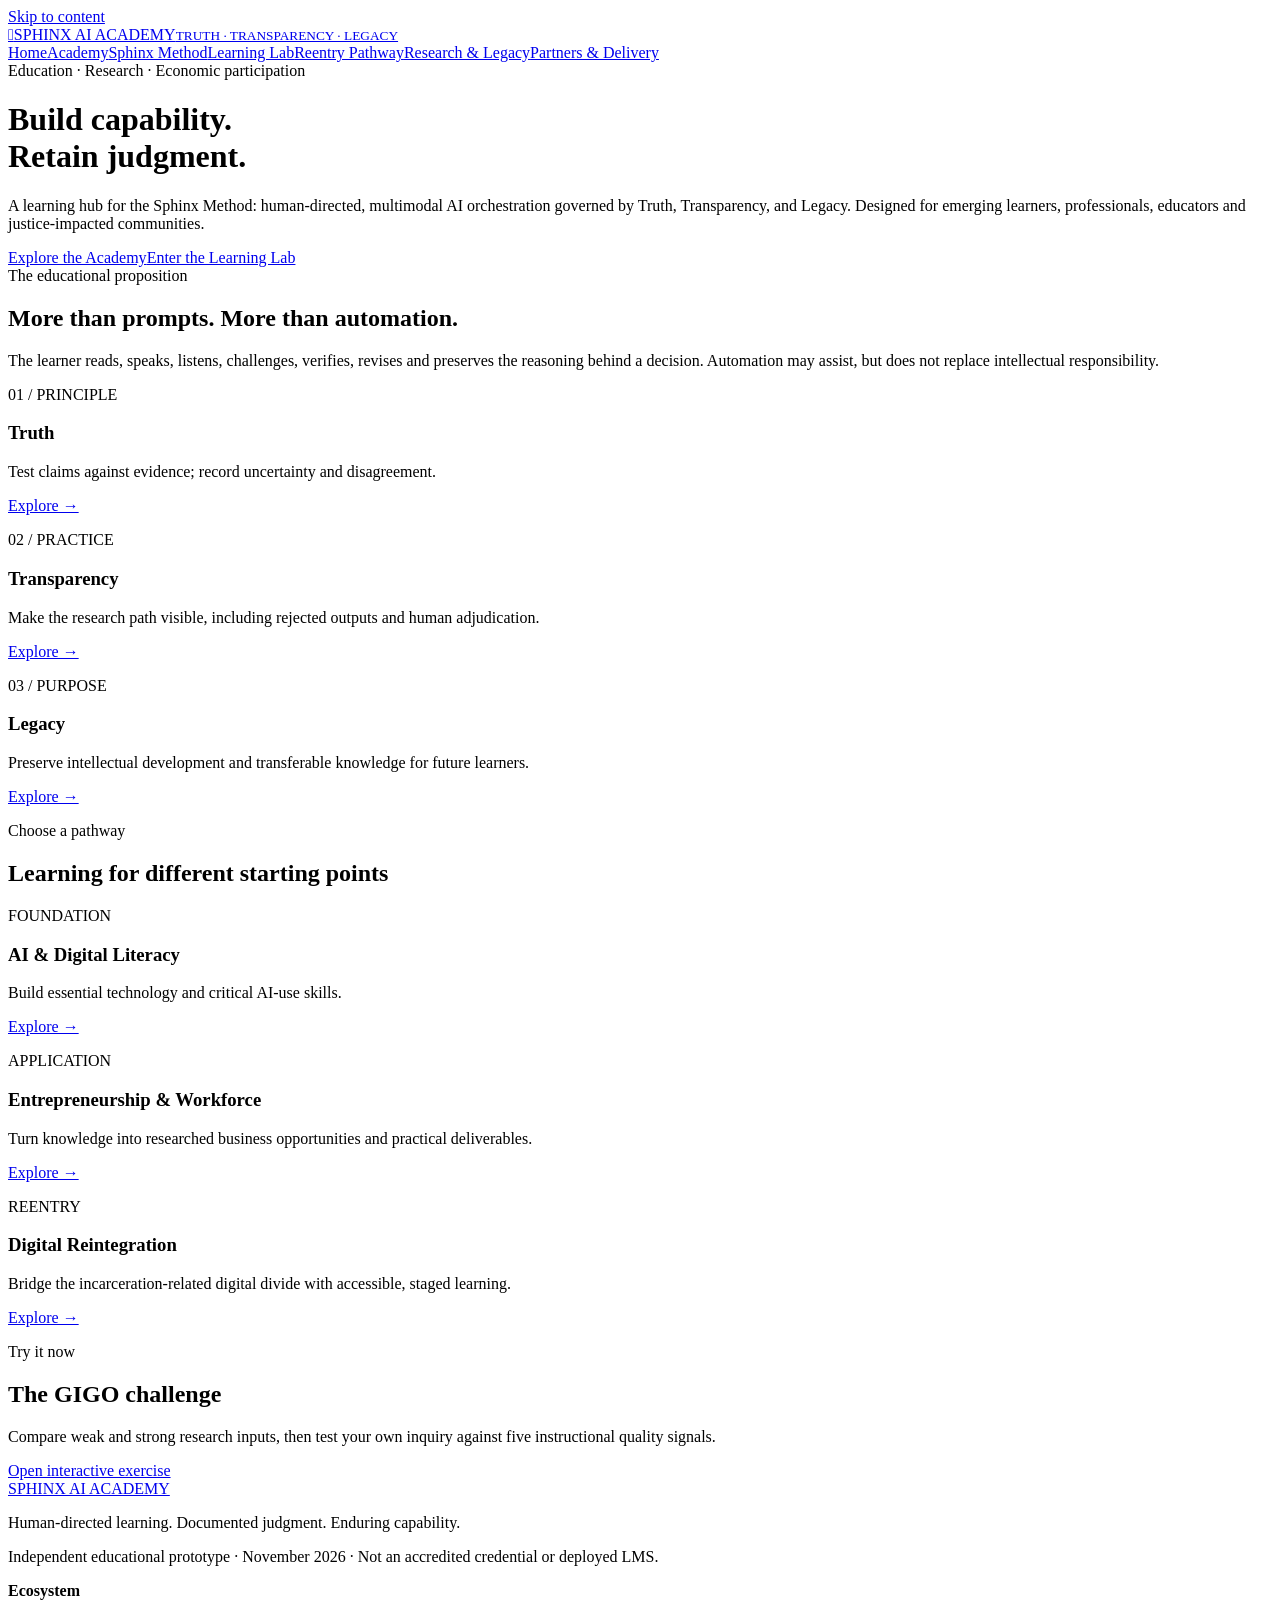
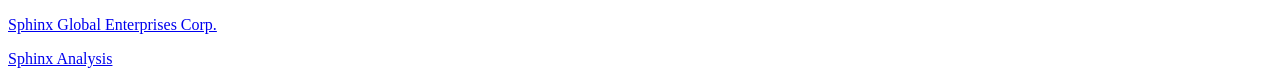
==== index.html @ c08598a1 "Add Sphinx AI Academy educational hub: index.html" ====
<!doctype html><html lang="en"><head><meta charset="utf-8"><meta name="viewport" content="width=device-width,initial-scale=1"><meta name="description" content="Sphinx AI Academy educational hub: TTL, GIGO, human-directed AI learning, reentry and entrepreneurship."><title>Home | Sphinx AI Academy</title><link rel="stylesheet" href="styles.css"><script src="app.js" defer></script></head><body><a class="skip" href="#main">Skip to content</a><header><div class="head"><a class="brand" href="index.html"><span class="seal" aria-hidden="true">𓂀</span><span>SPHINX AI ACADEMY<small>TRUTH · TRANSPARENCY · LEGACY</small></span></a><nav class="nav" aria-label="Primary navigation"><a href="index.html" class="active">Home</a><a href="academy.html" class="">Academy</a><a href="method.html" class="">Sphinx Method</a><a href="lab.html" class="">Learning Lab</a><a href="reentry.html" class="">Reentry Pathway</a><a href="research.html" class="">Research & Legacy</a><a href="partners.html" class="">Partners & Delivery</a></nav></div></header><main id="main"><div class="hero"><div class="wrap"><div class="eyebrow">Education · Research · Economic participation</div><h1>Build capability.<br><span class="gold">Retain judgment.</span></h1><p class="lead">A learning hub for the Sphinx Method: human-directed, multimodal AI orchestration governed by Truth, Transparency, and Legacy. Designed for emerging learners, professionals, educators and justice-impacted communities.</p><a class="btn" href="academy.html">Explore the Academy</a><a class="btn outline" href="lab.html">Enter the Learning Lab</a></div></div><section class="section-alt"><div class="wrap"><div class="eyebrow">The educational proposition</div><h2>More than prompts. More than automation.</h2><p class="lead">The learner reads, speaks, listens, challenges, verifies, revises and preserves the reasoning behind a decision. Automation may assist, but does not replace intellectual responsibility.</p><div class="grid"><article class="card"><div class="num">01 / PRINCIPLE</div><h3>Truth</h3><p>Test claims against evidence; record uncertainty and disagreement.</p><p><a class="gold" href="method.html">Explore →</a></p></article><article class="card"><div class="num">02 / PRACTICE</div><h3>Transparency</h3><p>Make the research path visible, including rejected outputs and human adjudication.</p><p><a class="gold" href="lab.html">Explore →</a></p></article><article class="card"><div class="num">03 / PURPOSE</div><h3>Legacy</h3><p>Preserve intellectual development and transferable knowledge for future learners.</p><p><a class="gold" href="research.html">Explore →</a></p></article></div></div></section><section class=""><div class="wrap"><div class="eyebrow">Choose a pathway</div><h2>Learning for different starting points</h2><div class="grid"><article class="card"><div class="num">FOUNDATION</div><h3>AI & Digital Literacy</h3><p>Build essential technology and critical AI-use skills.</p><p><a class="gold" href="academy.html">Explore →</a></p></article><article class="card"><div class="num">APPLICATION</div><h3>Entrepreneurship & Workforce</h3><p>Turn knowledge into researched business opportunities and practical deliverables.</p><p><a class="gold" href="academy.html">Explore →</a></p></article><article class="card"><div class="num">REENTRY</div><h3>Digital Reintegration</h3><p>Bridge the incarceration-related digital divide with accessible, staged learning.</p><p><a class="gold" href="reentry.html">Explore →</a></p></article></div></div></section><section class="section-alt"><div class="wrap"><div class="callout"><div class="eyebrow">Try it now</div><h2>The GIGO challenge</h2><p>Compare weak and strong research inputs, then test your own inquiry against five instructional quality signals.</p><a class="btn" href="lab.html#gigo">Open interactive exercise</a></div></div></section></main><footer class="footer"><div class="wrap footer-inner"><div><a class="brand" href="index.html">SPHINX AI ACADEMY</a><p>Human-directed learning. Documented judgment. Enduring capability.</p><p class="small">Independent educational prototype · November 2026 · Not an accredited credential or deployed LMS.</p></div><div><strong>Ecosystem</strong><p><a href="https://sphinxglobalenterprisescorp.com/" target="_blank" rel="noopener">Sphinx Global Enterprises Corp.</a></p><p><a href="https://sphinxanalysis.com/" target="_blank" rel="noopener">Sphinx Analysis</a></p></div></div></footer></body></html>
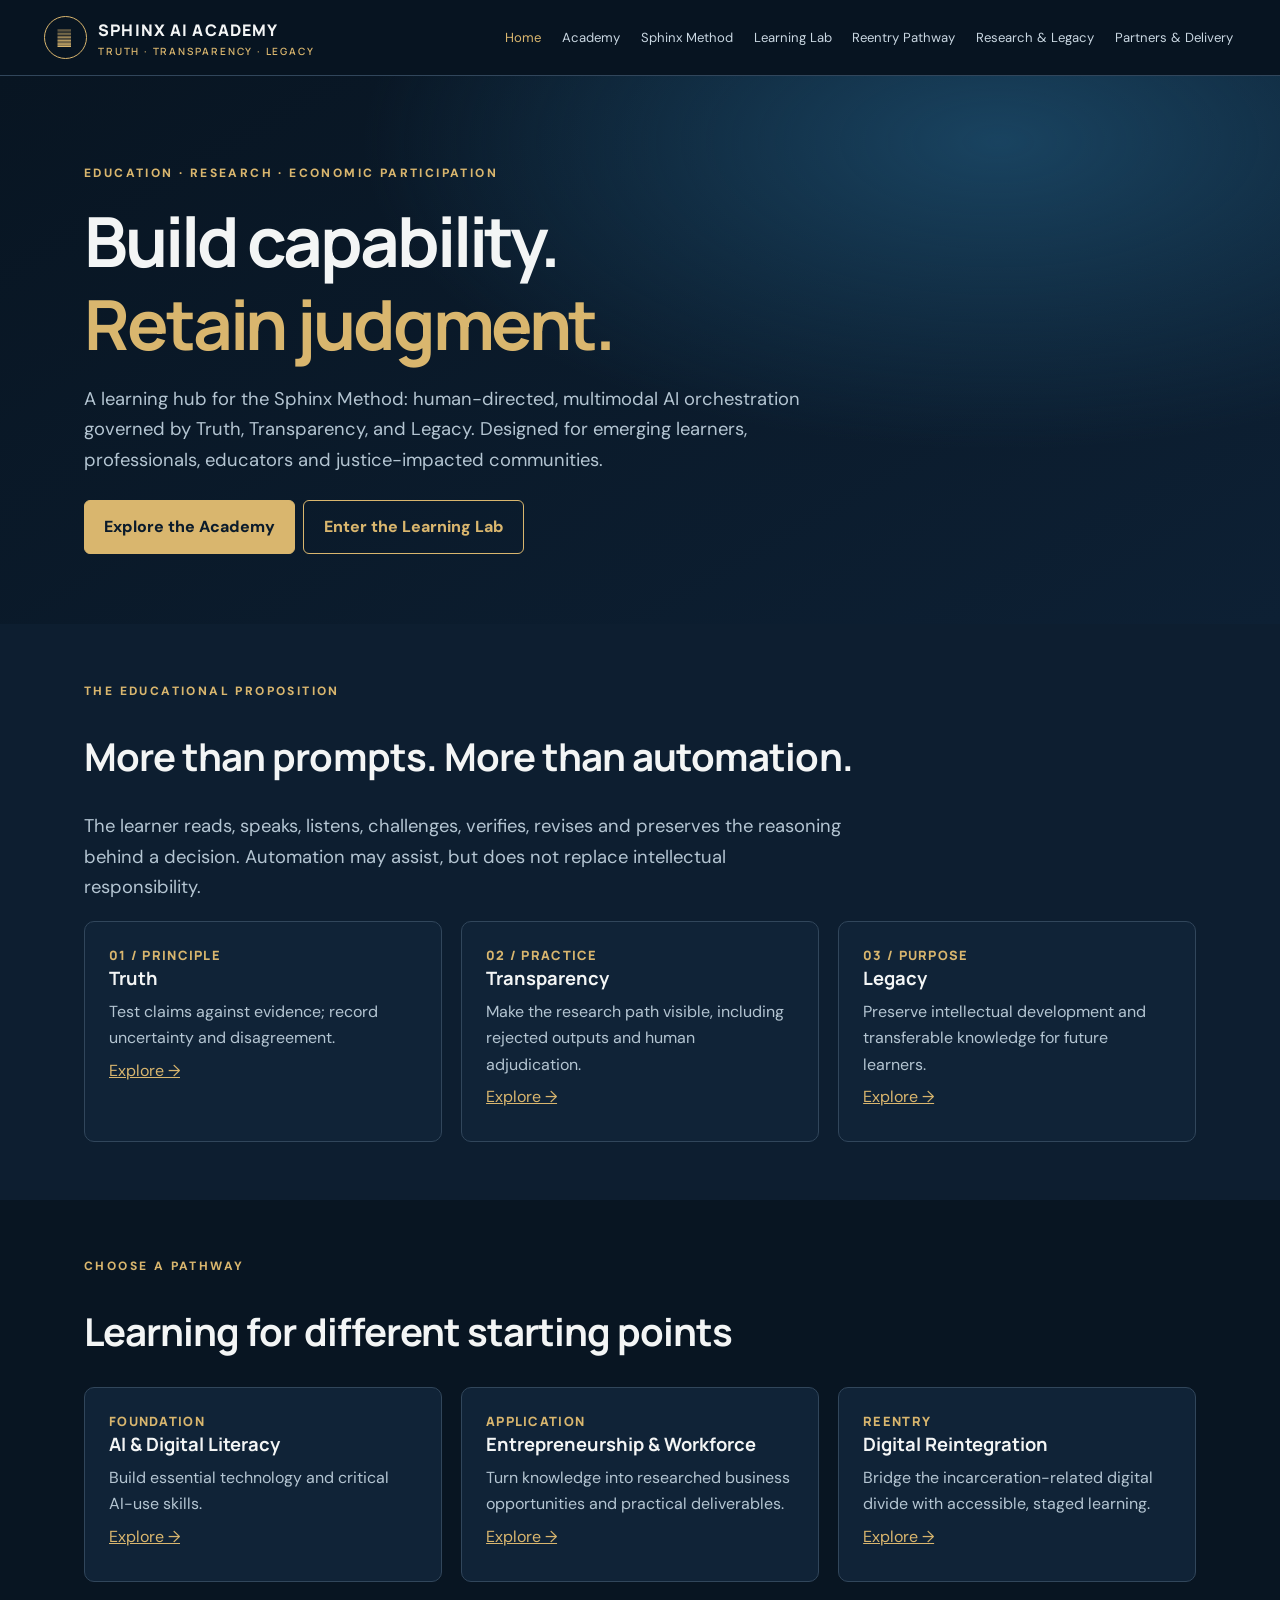
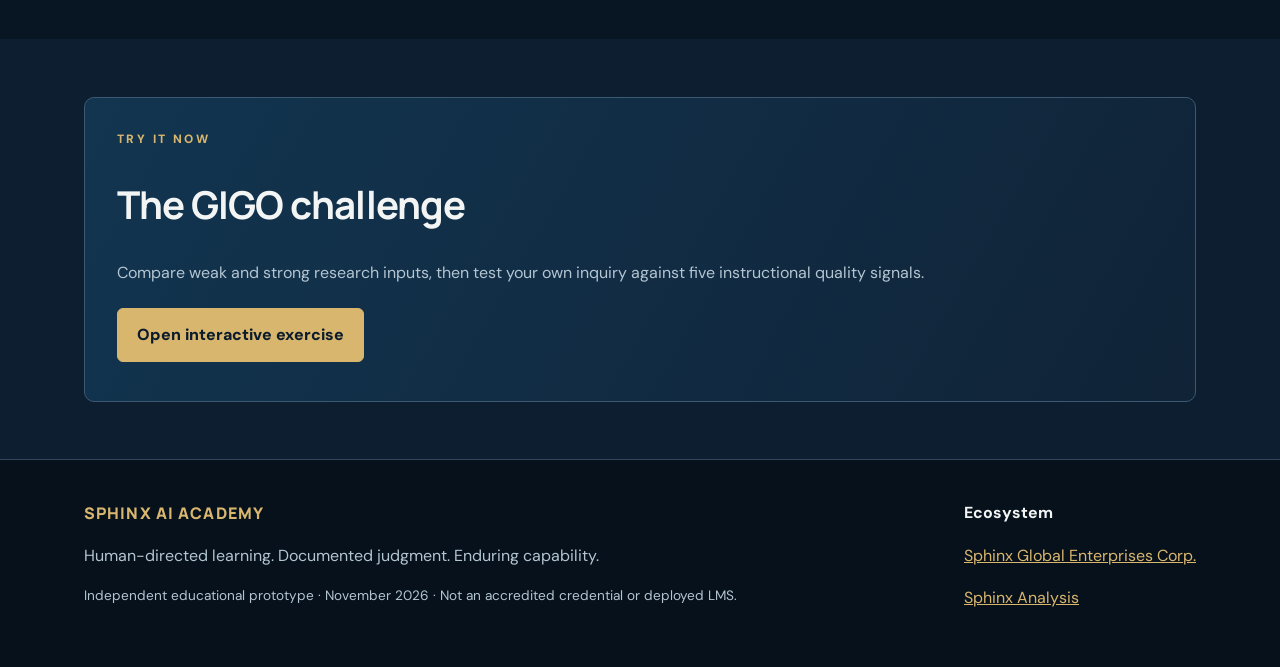
==== commit 4f2238d8: "Make every page self-contained so it renders styled on its own Opening, downloading or previewing in" ====
--- a/index.html
+++ b/index.html
@@ -1 +1,6 @@
-<!doctype html><html lang="en"><head><meta charset="utf-8"><meta name="viewport" content="width=device-width,initial-scale=1"><meta name="description" content="Sphinx AI Academy educational hub: TTL, GIGO, human-directed AI learning, reentry and entrepreneurship."><title>Home | Sphinx AI Academy</title><link rel="stylesheet" href="styles.css"><script src="app.js" defer></script></head><body><a class="skip" href="#main">Skip to content</a><header><div class="head"><a class="brand" href="index.html"><span class="seal" aria-hidden="true">𓂀</span><span>SPHINX AI ACADEMY<small>TRUTH · TRANSPARENCY · LEGACY</small></span></a><nav class="nav" aria-label="Primary navigation"><a href="index.html" class="active">Home</a><a href="academy.html" class="">Academy</a><a href="method.html" class="">Sphinx Method</a><a href="lab.html" class="">Learning Lab</a><a href="reentry.html" class="">Reentry Pathway</a><a href="research.html" class="">Research & Legacy</a><a href="partners.html" class="">Partners & Delivery</a></nav></div></header><main id="main"><div class="hero"><div class="wrap"><div class="eyebrow">Education · Research · Economic participation</div><h1>Build capability.<br><span class="gold">Retain judgment.</span></h1><p class="lead">A learning hub for the Sphinx Method: human-directed, multimodal AI orchestration governed by Truth, Transparency, and Legacy. Designed for emerging learners, professionals, educators and justice-impacted communities.</p><a class="btn" href="academy.html">Explore the Academy</a><a class="btn outline" href="lab.html">Enter the Learning Lab</a></div></div><section class="section-alt"><div class="wrap"><div class="eyebrow">The educational proposition</div><h2>More than prompts. More than automation.</h2><p class="lead">The learner reads, speaks, listens, challenges, verifies, revises and preserves the reasoning behind a decision. Automation may assist, but does not replace intellectual responsibility.</p><div class="grid"><article class="card"><div class="num">01 / PRINCIPLE</div><h3>Truth</h3><p>Test claims against evidence; record uncertainty and disagreement.</p><p><a class="gold" href="method.html">Explore →</a></p></article><article class="card"><div class="num">02 / PRACTICE</div><h3>Transparency</h3><p>Make the research path visible, including rejected outputs and human adjudication.</p><p><a class="gold" href="lab.html">Explore →</a></p></article><article class="card"><div class="num">03 / PURPOSE</div><h3>Legacy</h3><p>Preserve intellectual development and transferable knowledge for future learners.</p><p><a class="gold" href="research.html">Explore →</a></p></article></div></div></section><section class=""><div class="wrap"><div class="eyebrow">Choose a pathway</div><h2>Learning for different starting points</h2><div class="grid"><article class="card"><div class="num">FOUNDATION</div><h3>AI & Digital Literacy</h3><p>Build essential technology and critical AI-use skills.</p><p><a class="gold" href="academy.html">Explore →</a></p></article><article class="card"><div class="num">APPLICATION</div><h3>Entrepreneurship & Workforce</h3><p>Turn knowledge into researched business opportunities and practical deliverables.</p><p><a class="gold" href="academy.html">Explore →</a></p></article><article class="card"><div class="num">REENTRY</div><h3>Digital Reintegration</h3><p>Bridge the incarceration-related digital divide with accessible, staged learning.</p><p><a class="gold" href="reentry.html">Explore →</a></p></article></div></div></section><section class="section-alt"><div class="wrap"><div class="callout"><div class="eyebrow">Try it now</div><h2>The GIGO challenge</h2><p>Compare weak and strong research inputs, then test your own inquiry against five instructional quality signals.</p><a class="btn" href="lab.html#gigo">Open interactive exercise</a></div></div></section></main><footer class="footer"><div class="wrap footer-inner"><div><a class="brand" href="index.html">SPHINX AI ACADEMY</a><p>Human-directed learning. Documented judgment. Enduring capability.</p><p class="small">Independent educational prototype · November 2026 · Not an accredited credential or deployed LMS.</p></div><div><strong>Ecosystem</strong><p><a href="https://sphinxglobalenterprisescorp.com/" target="_blank" rel="noopener">Sphinx Global Enterprises Corp.</a></p><p><a href="https://sphinxanalysis.com/" target="_blank" rel="noopener">Sphinx Analysis</a></p></div></div></footer></body></html>+<!doctype html><html lang="en"><head><meta charset="utf-8"><meta name="viewport" content="width=device-width,initial-scale=1"><meta name="description" content="Sphinx AI Academy educational hub: TTL, GIGO, human-directed AI learning, reentry and entrepreneurship."><title>Home | Sphinx AI Academy</title><style>
+@import url('https://fonts.googleapis.com/css2?family=DM+Sans:wght@400;500;600;700&family=Manrope:wght@400;500;600;700;800&display=swap');
+:root{--bg:#081522;--panel:#102337;--panel2:#152b42;--text:#f3f5f5;--muted:#b4c5d2;--gold:#d9b66e;--blue:#6cb7dc;--line:#31465b;--green:#82d0b2}*{box-sizing:border-box}html{scroll-behavior:smooth}body{margin:0;background:var(--bg);color:var(--text);font:16px/1.65 'DM Sans',Arial,sans-serif}a{color:inherit}button,input,textarea,select{font:inherit}button{cursor:pointer}.skip{position:absolute;left:-9999px}.skip:focus{left:1rem;top:1rem;background:white;color:black;padding:.5rem;z-index:99}header{position:sticky;top:0;z-index:20;background:#081522f2;border-bottom:1px solid var(--line)}.head{max-width:1240px;margin:auto;display:flex;justify-content:space-between;align-items:center;gap:1rem;padding:1rem 1.5rem}.brand{display:flex;align-items:center;gap:.7rem;text-decoration:none;font-family:Manrope;font-weight:800;letter-spacing:.07em}.seal{display:grid;place-items:center;border:1px solid var(--gold);border-radius:50%;width:43px;height:43px;color:var(--gold);font-size:25px}.brand small{display:block;color:var(--gold);font:600 10px Manrope;letter-spacing:.18em}.nav{display:flex;gap:.9rem;flex-wrap:wrap}.nav a{text-decoration:none;color:#c9d7e1;font-size:.82rem;padding:.4rem .2rem}.nav a:hover,.nav a.active{color:var(--gold)}.mobile-menu{display:none}.wrap{max-width:1160px;margin:auto;padding:0 1.5rem}.hero{padding:5.5rem 0 4rem;background:radial-gradient(ellipse at 78% 12%,#194360 0,transparent 45%),linear-gradient(150deg,#081522,#0d2034)}.eyebrow{color:var(--gold);font-size:.75rem;font-weight:800;letter-spacing:.2em;text-transform:uppercase}h1,h2,h3{font-family:Manrope;line-height:1.2}h1{font-size:clamp(2.5rem,5.4vw,4.8rem);letter-spacing:-.045em;max-width:850px;margin:1rem 0}h2{font-size:clamp(1.7rem,3vw,2.6rem);letter-spacing:-.025em}h3{font-size:1.15rem}p{color:var(--muted)}.lead{font-size:1.15rem;max-width:760px}.gold{color:var(--gold)}.btn{display:inline-block;background:var(--gold);color:#0b1b2b;text-decoration:none;border:1px solid var(--gold);border-radius:6px;padding:.8rem 1.2rem;font-weight:800;margin:.4rem .5rem .4rem 0}.btn.outline{background:transparent;color:var(--gold)}.btn:hover{filter:brightness(1.13)}section{padding:3.6rem 0}.section-alt{background:#0d1e30}.grid{display:grid;grid-template-columns:repeat(3,minmax(0,1fr));gap:1.2rem}.grid.two{grid-template-columns:repeat(2,minmax(0,1fr))}.card{background:var(--panel);border:1px solid var(--line);border-radius:10px;padding:1.5rem;min-width:0}.card h3{margin:.2rem 0 .6rem}.card p{margin:.4rem 0}.num{color:var(--gold);font:800 .8rem Manrope;letter-spacing:.1em}.tag{display:inline-block;border:1px solid #54718a;color:#cbdbe7;border-radius:30px;font-size:.75rem;padding:.18rem .65rem;margin:.15rem}.strip{border-left:3px solid var(--gold);padding:1rem 1.4rem;background:var(--panel);margin:1.3rem 0}.strip p{margin:.25rem 0}.steps{counter-reset:step}.step{position:relative;padding:1rem 1rem 1rem 4rem;border-bottom:1px solid var(--line)}.step:before{counter-increment:step;content:counter(step);position:absolute;left:0;top:1.2rem;color:var(--gold);font:800 1.3rem Manrope}.list{color:var(--muted);padding-left:1.3rem}.list li{margin:.5rem 0}.metric{font:800 2rem Manrope;color:var(--gold)}.table-wrap{overflow:auto}table{border-collapse:collapse;width:100%;min-width:650px}th,td{text-align:left;padding:.9rem;border-bottom:1px solid var(--line);vertical-align:top}th{color:var(--gold);font-size:.8rem;text-transform:uppercase}td{color:var(--muted)}.interactive{background:#10283c;border:1px solid #41647c;border-radius:10px;padding:1.5rem;margin:1.2rem 0}label{display:block;margin:.7rem 0 .25rem;font-weight:700}textarea,input,select{width:100%;background:#081b2b;color:white;border:1px solid #597084;border-radius:5px;padding:.75rem}textarea{min-height:100px}.options label{font-weight:400;border:1px solid var(--line);padding:.65rem;border-radius:6px;cursor:pointer}.options input{width:auto;margin-right:.6rem}output,.feedback{display:block;background:#091b2a;border-left:3px solid var(--blue);padding:1rem;margin-top:1rem;color:#d9e9f1;white-space:pre-wrap}.progress{height:9px;border-radius:20px;background:#2b4051;overflow:hidden}.progress span{display:block;background:var(--gold);height:100%;width:0;transition:width .3s}.small{font-size:.85rem;color:var(--muted)}.kicker{font-size:.85rem;color:var(--blue);font-weight:700}.footer{background:#06111c;border-top:1px solid var(--line);padding:2.5rem 0}.footer-inner{display:flex;justify-content:space-between;gap:2rem;flex-wrap:wrap}.footer a{color:var(--gold)}.quote{font:600 1.3rem/1.5 Manrope;color:white}.pill{border:1px solid var(--line);border-radius:40px;padding:.3rem .8rem;display:inline-block;margin:.25rem;color:var(--muted);font-size:.8rem}.notice{font-size:.82rem;border:1px solid #856e3c;background:#302b20;padding:1rem;border-radius:6px;color:#e8d6ad}.callout{background:linear-gradient(120deg,#123550,#102337);border:1px solid #3b5a71;border-radius:10px;padding:2rem}.timeline{display:grid;gap:1rem}.timeline .card{border-left:3px solid var(--gold)}.footer .brand{margin-bottom:.7rem} :focus-visible{outline:3px solid var(--gold);outline-offset:3px}@media(max-width:900px){.head{align-items:flex-start;flex-direction:column}.nav{gap:.6rem}.grid{grid-template-columns:repeat(2,minmax(0,1fr))}}@media(max-width:600px){.grid,.grid.two{grid-template-columns:1fr}.hero{padding:3.5rem 0 2.5rem}.nav{overflow-x:auto;flex-wrap:nowrap;width:100%;padding-bottom:.3rem}.nav a{white-space:nowrap}.head{padding:.7rem 1rem}section{padding:2.6rem 0}}@media(prefers-reduced-motion:reduce){html{scroll-behavior:auto}*{transition:none!important}}
+</style><script>
+const $=id=>document.getElementById(id);const KEY='sphinx-academy-demo-v1';let state={};try{state=JSON.parse(localStorage.getItem(KEY)||'{}')}catch(e){}function save(){try{localStorage.setItem(KEY,JSON.stringify(state))}catch(e){}}function setDone(id){state[id]=true;save();updateProgress()}function updateProgress(){const ids=['gigo','ttl','source','scenario'];let n=ids.filter(id=>state[id]).length;document.querySelectorAll('[data-progress]').forEach(el=>el.textContent=n+'/4 activities completed');document.querySelectorAll('[data-progress-bar]').forEach(el=>el.style.width=(n/4*100)+'%')}document.addEventListener('DOMContentLoaded',()=>{updateProgress();const quiz=$('quiz-form');if(quiz)quiz.addEventListener('submit',e=>{e.preventDefault();let answers={q1:'b',q2:'c',q3:'a',q4:'b'};let score=0;Object.entries(answers).forEach(([q,v])=>{if(quiz.elements[q]?.value===v)score++});$('quiz-result').textContent='Score: '+score+'/4. '+(score===4?'All answers correct.':'Review the explanations below and retry.')+'\n1. Evidence verification is necessary. 2. Human judgment must be documented. 3. GIGO is a quality spectrum, not a label for people. 4. SCORM completion alone does not establish competency.';if(score===4)setDone('ttl')});const g=$('gigo-form');if(g)g.addEventListener('submit',e=>{e.preventDefault();const text=$('gigo-prompt').value.trim();const count=text.split(/\s+/).filter(Boolean).length;const checks=[/who|audience|learner|person|business|customer/i,/source|evidence|citation|verify|reference/i,/compare|contrast|alternative|counter|challenge/i,/format|table|report|list|deliverable/i,/uncertain|limit|assumption|unknown/i];let matched=checks.filter(re=>re.test(text)).length;$('gigo-result').textContent='Prompt diagnostic: '+matched+'/5 quality signals present. '+(count<15?'Add more context. ':'')+'Check for: audience/context, evidence requirements, alternative viewpoints, output format and uncertainty. This is a teaching heuristic, not a measure of factual correctness.';setDone('gigo')});const s=$('source-form');if(s)s.addEventListener('submit',e=>{e.preventDefault();let claim=$('source-claim').value.trim(),url=$('source-url').value.trim(),decision=$('source-decision').value,reason=$('source-reason').value.trim();if(!claim||!reason){$('source-result').textContent='Add a claim and an explanation before recording a decision.';return}let record={claim,url,decision,reason,date:new Date().toISOString(),status:'Learner-entered; not independently verified'};state.records=state.records||[];state.records.push(record);save();$('source-result').textContent='Adjudication recorded locally. '+record.status+'\n'+JSON.stringify(record,null,2);setDone('source')});const d=$('download-record');if(d)d.addEventListener('click',()=>{let data={exported:new Date().toISOString(),activity_completion:{gigo:!!state.gigo,ttl:!!state.ttl,source:!!state.source,scenario:!!state.scenario},adjudications:state.records||[],disclaimer:'Self-reported learning artifact; not an independently verified credential.'};let blob=new Blob([JSON.stringify(data,null,2)],{type:'application/json'}),a=document.createElement('a');a.href=URL.createObjectURL(blob);a.download='sphinx-ttl-learning-record.json';a.click();URL.revokeObjectURL(a.href)});const scenario=$('scenario-form');if(scenario)scenario.addEventListener('submit',e=>{e.preventDefault();let value=scenario.elements.path.value;const messages={a:'Good: begin with offline-compatible fundamentals, then transition to supervised live tools after release.',b:'Reconsider: unrestricted live cloud access may not be permitted inside a correctional facility.',c:'Reconsider: a certificate without assessed competence is insufficient.'};$('scenario-result').textContent=messages[value]||'Select a pathway.';if(value==='a')setDone('scenario')});const vstart=$('voice-start'),vplay=$('voice-play'),vstop=$('voice-stop');let rec=null;const SpeechRec=window.SpeechRecognition||window.webkitSpeechRecognition;if(vstart)vstart.addEventListener('click',()=>{if(!SpeechRec){$('voice-status').textContent='Speech recognition is unavailable in this browser. Type instead.';return}try{rec=new SpeechRec();rec.lang='en-US';rec.interimResults=false;rec.onresult=e=>{$('voice-text').value=($('voice-text').value+' '+e.results[0][0].transcript).trim();$('voice-status').textContent='Dictation captured. Review and revise the text.'};rec.onerror=e=>{$('voice-status').textContent='Speech recognition error: '+e.error};rec.start();$('voice-status').textContent='Listening…'}catch(e){$('voice-status').textContent='Unable to start recognition.'}});if(vplay)vplay.addEventListener('click',()=>{if(!('speechSynthesis' in window)){$('voice-status').textContent='Audio playback is unavailable in this browser.';return}speechSynthesis.cancel();let u=new SpeechSynthesisUtterance($('voice-text').value||'Enter text first.');u.lang='en-US';speechSynthesis.speak(u);$('voice-status').textContent='Playing text aloud.'});if(vstop)vstop.addEventListener('click',()=>{if(rec)try{rec.stop()}catch(e){};if('speechSynthesis' in window)speechSynthesis.cancel();$('voice-status').textContent='Audio stopped.'});const reset=$('reset-progress');if(reset)reset.addEventListener('click',()=>{if(confirm('Delete this browser’s demo progress and learning records?')){localStorage.removeItem(KEY);state={};updateProgress();$('reset-result').textContent='Local demo progress cleared.'}});const copy=$('copy-template');if(copy)copy.addEventListener('click',async()=>{let txt=$('template-text').textContent;try{await navigator.clipboard.writeText(txt);$('copy-result').textContent='Template copied.'}catch(e){$('copy-result').textContent='Select and copy the template manually.'}})});
+</script></head><body><a class="skip" href="#main">Skip to content</a><header><div class="head"><a class="brand" href="index.html"><span class="seal" aria-hidden="true">𓂀</span><span>SPHINX AI ACADEMY<small>TRUTH · TRANSPARENCY · LEGACY</small></span></a><nav class="nav" aria-label="Primary navigation"><a href="index.html" class="active">Home</a><a href="academy.html" class="">Academy</a><a href="method.html" class="">Sphinx Method</a><a href="lab.html" class="">Learning Lab</a><a href="reentry.html" class="">Reentry Pathway</a><a href="research.html" class="">Research & Legacy</a><a href="partners.html" class="">Partners & Delivery</a></nav></div></header><main id="main"><div class="hero"><div class="wrap"><div class="eyebrow">Education · Research · Economic participation</div><h1>Build capability.<br><span class="gold">Retain judgment.</span></h1><p class="lead">A learning hub for the Sphinx Method: human-directed, multimodal AI orchestration governed by Truth, Transparency, and Legacy. Designed for emerging learners, professionals, educators and justice-impacted communities.</p><a class="btn" href="academy.html">Explore the Academy</a><a class="btn outline" href="lab.html">Enter the Learning Lab</a></div></div><section class="section-alt"><div class="wrap"><div class="eyebrow">The educational proposition</div><h2>More than prompts. More than automation.</h2><p class="lead">The learner reads, speaks, listens, challenges, verifies, revises and preserves the reasoning behind a decision. Automation may assist, but does not replace intellectual responsibility.</p><div class="grid"><article class="card"><div class="num">01 / PRINCIPLE</div><h3>Truth</h3><p>Test claims against evidence; record uncertainty and disagreement.</p><p><a class="gold" href="method.html">Explore →</a></p></article><article class="card"><div class="num">02 / PRACTICE</div><h3>Transparency</h3><p>Make the research path visible, including rejected outputs and human adjudication.</p><p><a class="gold" href="lab.html">Explore →</a></p></article><article class="card"><div class="num">03 / PURPOSE</div><h3>Legacy</h3><p>Preserve intellectual development and transferable knowledge for future learners.</p><p><a class="gold" href="research.html">Explore →</a></p></article></div></div></section><section class=""><div class="wrap"><div class="eyebrow">Choose a pathway</div><h2>Learning for different starting points</h2><div class="grid"><article class="card"><div class="num">FOUNDATION</div><h3>AI & Digital Literacy</h3><p>Build essential technology and critical AI-use skills.</p><p><a class="gold" href="academy.html">Explore →</a></p></article><article class="card"><div class="num">APPLICATION</div><h3>Entrepreneurship & Workforce</h3><p>Turn knowledge into researched business opportunities and practical deliverables.</p><p><a class="gold" href="academy.html">Explore →</a></p></article><article class="card"><div class="num">REENTRY</div><h3>Digital Reintegration</h3><p>Bridge the incarceration-related digital divide with accessible, staged learning.</p><p><a class="gold" href="reentry.html">Explore →</a></p></article></div></div></section><section class="section-alt"><div class="wrap"><div class="callout"><div class="eyebrow">Try it now</div><h2>The GIGO challenge</h2><p>Compare weak and strong research inputs, then test your own inquiry against five instructional quality signals.</p><a class="btn" href="lab.html#gigo">Open interactive exercise</a></div></div></section></main><footer class="footer"><div class="wrap footer-inner"><div><a class="brand" href="index.html">SPHINX AI ACADEMY</a><p>Human-directed learning. Documented judgment. Enduring capability.</p><p class="small">Independent educational prototype · November 2026 · Not an accredited credential or deployed LMS.</p></div><div><strong>Ecosystem</strong><p><a href="https://sphinxglobalenterprisescorp.com/" target="_blank" rel="noopener">Sphinx Global Enterprises Corp.</a></p><p><a href="https://sphinxanalysis.com/" target="_blank" rel="noopener">Sphinx Analysis</a></p></div></div></footer></body></html>
